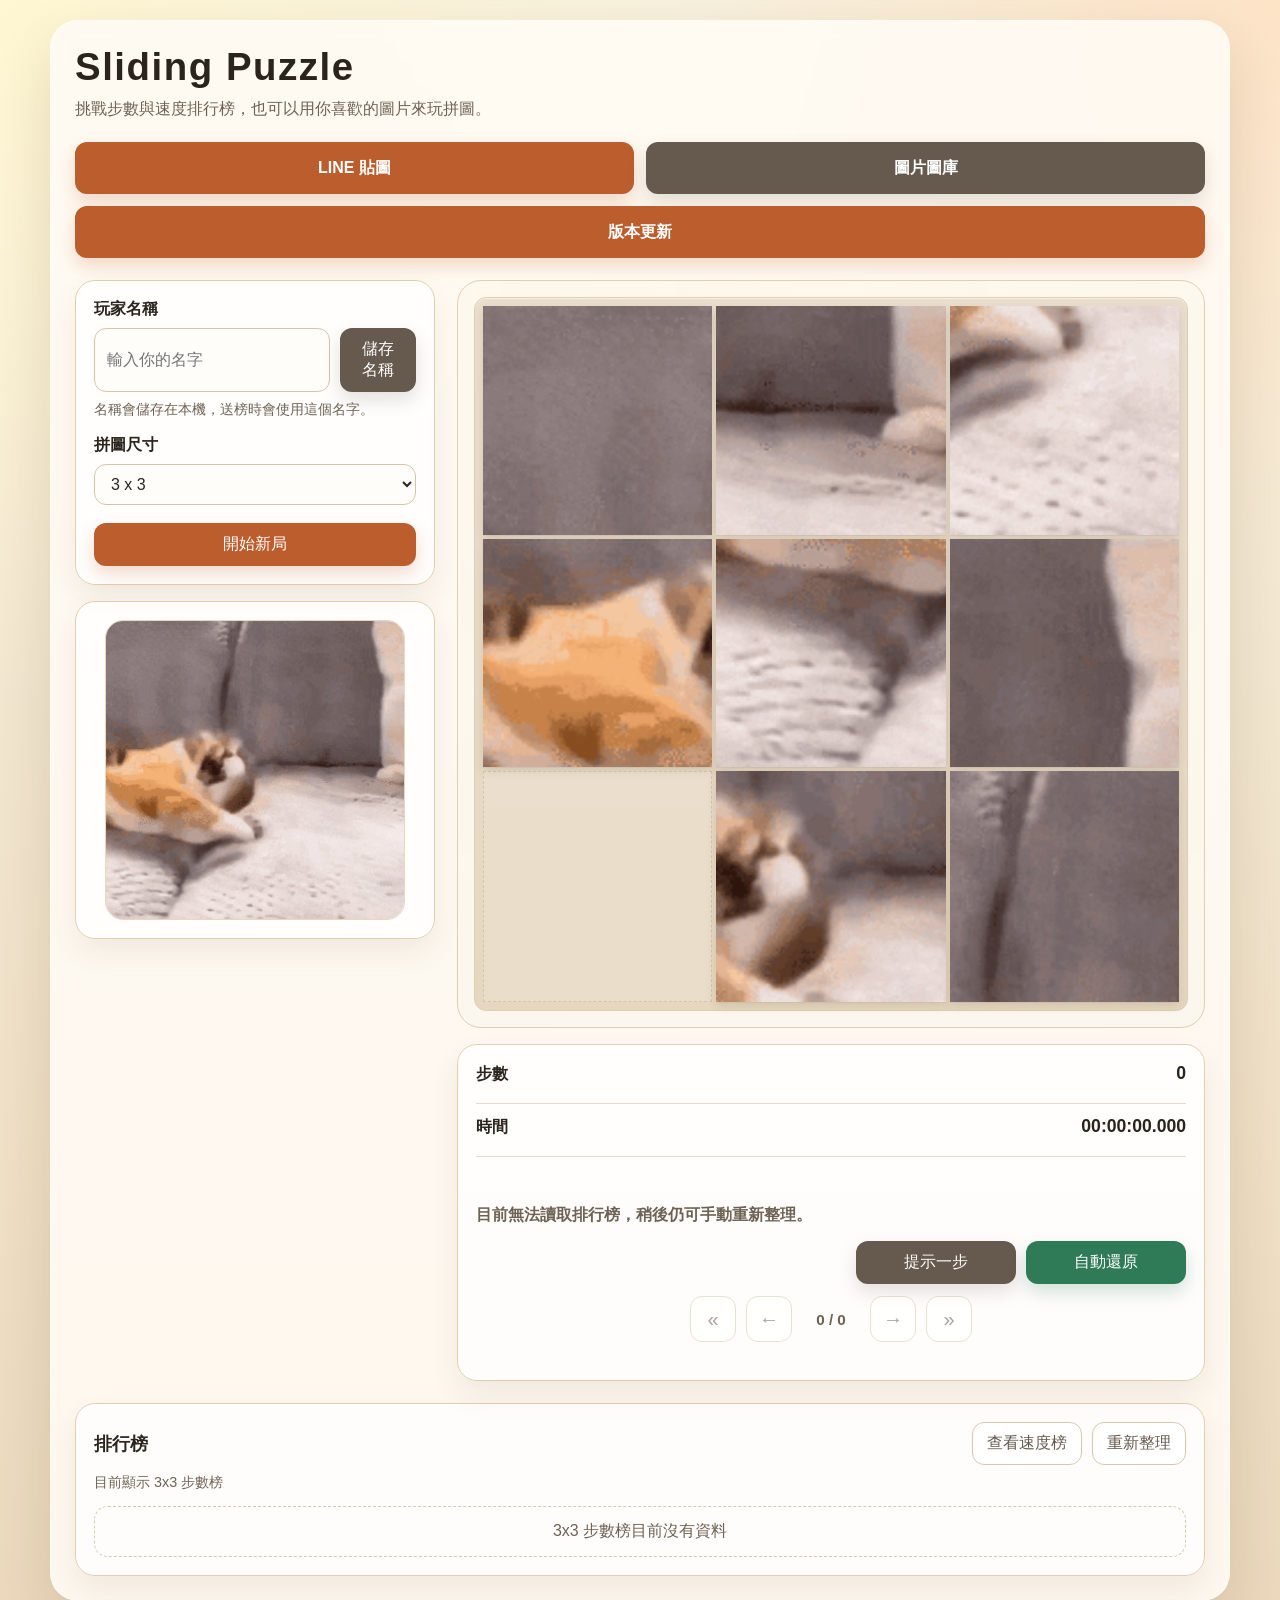
==== index.html @ 60a0c3dd "內容" ====
<!DOCTYPE html>
<html lang="zh-Hant">
<head>
  <meta charset="UTF-8">
  <meta name="viewport" content="width=device-width, initial-scale=1.0, maximum-scale=1.0, user-scalable=no">
  <title>Sliding Puzzle</title>
  <link rel="stylesheet" href="styles.css">
  <link rel="icon" href="/icon.png">
  <link rel="apple-touch-icon" href="/icon.png">
</head>
<body>
  <main class="app">
    <header class="header">
      <div class="header-top">
        <div>
          <h1>Sliding Puzzle</h1>
          <p>挑戰步數與速度排行榜，也可以用你喜歡的圖片來玩拼圖。</p>
        </div>
      </div>
    </header>

    <section class="spotlight-grid compact-links" aria-label="站內連結">
      <a
        class="button-link spotlight-link"
        href="https://store.line.me/stickershop/author/5851325/zh-Hant"
        target="_blank"
        rel="noreferrer noopener"
      >LINE 貼圖</a>
      <a class="button-link button-link-secondary spotlight-link" href="gallery.html">圖片圖庫</a>
      <a class="button-link spotlight-link spotlight-link-full" href="changelog.html">版本更新</a>
    </section>

    <div class="layout">
      <aside class="sidebar">
        <section class="panel controls-panel" aria-label="遊戲設定">
          <div class="field-group">
            <label for="playerName">玩家名稱</label>
            <div class="inline-field">
              <input id="playerName" type="text" maxlength="20" placeholder="輸入你的名字">
              <button id="saveNameBtn" type="button" class="secondary-btn">儲存名稱</button>
            </div>
            <p class="field-hint">名稱會儲存在本機，送榜時會使用這個名字。</p>
          </div>

          <div class="field-group">
            <label for="sizeSelect">拼圖尺寸</label>
            <select id="sizeSelect">
              <option value="3" selected>3 x 3</option>
              <option value="4">4 x 4</option>
              <option value="5">5 x 5</option>
              <option value="6">6 x 6</option>
            </select>
          </div>

          <div class="button-row">
            <button id="shuffleBtn" type="button">開始新局</button>
          </div>
        </section>

        <section class="panel preview" aria-label="拼圖原圖預覽">
          <div class="preview-frame">
            <img id="previewImage" alt="拼圖原圖預覽">
          </div>
        </section>
      </aside>

      <section class="game-area">
        <div class="board-wrap">
          <div id="board" class="board" role="grid" aria-label="Sliding puzzle board"></div>
        </div>

        <section class="panel status-panel" aria-live="polite">
          <div class="status-item">
            <span class="status-label">步數</span>
            <strong id="moves">0</strong>
          </div>
          <div class="status-item">
            <span class="status-label">時間</span>
            <strong id="timer">00:00:00.000</strong>
          </div>
          <p id="message" class="message"></p>
          <p id="rankUpdateStatus" class="rank-update-status"></p>
          <div class="status-actions">
            <button id="hintBtn" type="button" class="secondary-btn">提示一步</button>
            <button id="solveBtn" type="button" class="success-btn">自動還原</button>
          </div>
          <div id="replayControls" class="replay-controls" hidden>
            <div class="replay-nav-row">
              <button id="replayLastBtn" type="button" class="ghost-btn replay-arrow-btn" aria-label="回到結尾">&raquo;</button>
              <button id="replayFirstBtn" type="button" class="ghost-btn replay-arrow-btn" aria-label="回到最開始">&laquo;</button>
              <button id="replayPrevBtn" type="button" class="ghost-btn replay-arrow-btn" aria-label="上一步">&larr;</button>
              <span id="replayStatus" class="replay-status">0 / 0</span>
              <button id="replayNextBtn" type="button" class="ghost-btn replay-arrow-btn" aria-label="下一步">&rarr;</button>
            </div>
            <div class="replay-reference-row">
              <span id="autoReplayInfo" class="replay-meta" hidden>自動還原：-- 步</span>
              <button id="replayRouteToggleBtn" type="button" class="ghost-btn replay-toggle-btn" hidden>查看自動還原</button>
            </div>
            <div class="replay-review-row">
              <button id="reviewSolveBtn" type="button" class="success-btn review-solve-btn" hidden>根據當前求解</button>
              <button id="reviewModeBtn" type="button" class="secondary-btn review-mode-btn">開始復盤</button>
            </div>
          </div>
        </section>
      </section>
    </div>

    <section class="panel leaderboard-panel" aria-label="排行榜">
      <div class="panel-header">
        <h2>排行榜</h2>
        <div class="panel-actions">
          <button id="toggleLeaderboardModeBtn" type="button" class="ghost-btn">查看速度榜</button>
          <button id="refreshRankBtn" type="button" class="ghost-btn">重新整理</button>
        </div>
      </div>
      <p id="leaderboardStatus" class="field-hint" aria-live="polite"></p>
      <ol id="leaderboardList" class="leaderboard-list"></ol>
    </section>
  </main>

  <script src="scripts/state.js"></script>
  <script src="scripts/solver.js"></script>
  <script src="scripts/game.js"></script>
</body>
</html>
---- styles.css ----
:root {
  --bg-top: #f8f1de;
  --bg-bottom: #ecd9bd;
  --panel: rgba(255, 251, 244, 0.9);
  --panel-border: #e1ceb1;
  --ink: #2b241d;
  --muted: #6e6254;
  --accent: #bc5d2d;
  --accent-dark: #95451e;
  --secondary: #66594d;
  --secondary-dark: #51463d;
  --success: #2f7b57;
  --success-dark: #235b40;
  --grid: #e6d7bf;
  --tile: #fffdf8;
  --highlight: #fff1dc;
}

* {
  box-sizing: border-box;
}

body {
  margin: 0;
  min-height: 100vh;
  font-family: "Segoe UI", "Noto Sans TC", sans-serif;
  color: var(--ink);
  background:
    radial-gradient(circle at top left, rgba(255, 247, 210, 0.95) 0%, transparent 34%),
    radial-gradient(circle at top right, rgba(255, 224, 193, 0.8) 0%, transparent 28%),
    linear-gradient(180deg, var(--bg-top) 0%, var(--bg-bottom) 100%);
  padding: 20px;
}

.app {
  width: min(1180px, 100%);
  margin: 0 auto;
  background: var(--panel);
  backdrop-filter: blur(10px);
  border: 1px solid rgba(255, 255, 255, 0.45);
  border-radius: 28px;
  padding: 24px;
  box-shadow: 0 24px 60px rgba(73, 46, 16, 0.14);
  overflow-x: clip;
}

.header h1 {
  margin: 0;
  font-size: clamp(2rem, 3vw, 2.6rem);
  letter-spacing: 0.04em;
}

.header-top {
  display: flex;
  justify-content: space-between;
  gap: 18px;
  align-items: flex-start;
}

.header p {
  margin: 10px 0 0;
  color: var(--muted);
  font-size: 1rem;
}

.button-link {
  display: inline-flex;
  align-items: center;
  justify-content: center;
  text-decoration: none;
  border-radius: 12px;
  transition:
    transform 0.12s ease,
    background-color 0.15s ease,
    box-shadow 0.15s ease;
}

.spotlight-grid {
  display: grid;
  grid-template-columns: repeat(2, minmax(0, 1fr));
  gap: 18px;
  margin-top: 22px;
}

.promo-eyebrow {
  margin: 0;
  color: var(--accent-dark);
  font-size: 0.84rem;
  font-weight: 800;
  letter-spacing: 0.08em;
  text-transform: uppercase;
}

.promo-card h2,
.media-detail-title {
  margin: 8px 0 0;
  font-size: clamp(1.3rem, 2vw, 1.7rem);
}

.promo-copy,
.media-detail-text {
  margin: 10px 0 0;
  color: var(--muted);
  line-height: 1.7;
}

.promo-actions,
.selected-actions {
  display: flex;
  flex-wrap: wrap;
  gap: 10px;
  margin-top: 18px;
}

.line-share-link {
  display: inline-flex;
  align-items: center;
  justify-content: center;
  width: 48px;
  min-width: 48px;
  height: 48px;
  padding: 4px;
  border-radius: 14px;
  background: rgba(255, 255, 255, 0.9);
  border: 1px solid #d8c6ad;
  box-shadow: 0 8px 18px rgba(102, 89, 77, 0.14);
  transition:
    transform 0.12s ease,
    box-shadow 0.15s ease,
    border-color 0.15s ease,
    background-color 0.15s ease;
}

.line-share-link:hover {
  transform: translateY(-1px);
  background: #fff7ee;
  border-color: #d4b996;
  box-shadow: 0 10px 22px rgba(102, 89, 77, 0.18);
}

.line-share-link img {
  display: block;
  width: 40px;
  height: 40px;
}

.compact-links {
  gap: 12px;
}

.spotlight-link {
  min-height: 52px;
  font-weight: 800;
  font-size: 1rem;
}

.spotlight-link-full {
  grid-column: 1 / -1;
}

.layout {
  display: grid;
  grid-template-columns: minmax(300px, 360px) minmax(0, 1fr);
  gap: 22px;
  margin-top: 22px;
  align-items: start;
}

.sidebar,
.game-area {
  min-width: 0;
}

.sidebar {
  display: grid;
  gap: 16px;
}

.panel {
  background: rgba(255, 255, 255, 0.74);
  border: 1px solid var(--panel-border);
  border-radius: 20px;
  padding: 18px;
  box-shadow: 0 14px 30px rgba(83, 57, 27, 0.08);
}

.panel-header {
  display: flex;
  justify-content: space-between;
  gap: 12px;
  align-items: center;
}

.panel-header h2 {
  margin: 0;
  font-size: 1.1rem;
}

.panel-actions {
  display: flex;
  flex-wrap: wrap;
  gap: 10px;
  justify-content: flex-end;
}

.field-group + .field-group {
  margin-top: 16px;
}

.field-group label,
.status-label {
  display: inline-block;
  font-weight: 700;
  margin-bottom: 8px;
}

.field-hint {
  margin: 8px 0 0;
  color: var(--muted);
  font-size: 0.9rem;
  min-height: 1.3em;
}

.inline-field {
  display: flex;
  gap: 10px;
}

input,
select,
button {
  font: inherit;
}

input,
select {
  width: 100%;
  border: 1px solid #d6c4a9;
  border-radius: 12px;
  padding: 10px 12px;
  background: #fffdf9;
  color: var(--ink);
}

button {
  border: 1px solid transparent;
  border-radius: 12px;
  padding: 10px 14px;
  color: #fff;
  background: var(--accent);
  cursor: pointer;
  transition:
    transform 0.12s ease,
    background-color 0.15s ease,
    box-shadow 0.15s ease;
  box-shadow: 0 8px 18px rgba(188, 93, 45, 0.22);
}

button:hover:not(:disabled),
.button-link:hover {
  transform: translateY(-1px);
  background: var(--accent-dark);
}

button:disabled {
  opacity: 0.55;
  cursor: not-allowed;
  transform: none;
  box-shadow: none;
}

.secondary-btn {
  background: var(--secondary);
  box-shadow: 0 8px 18px rgba(102, 89, 77, 0.18);
}

.secondary-btn:hover:not(:disabled) {
  background: var(--secondary-dark);
}

.button-link {
  padding: 10px 14px;
  color: #fff;
  background: var(--accent);
  box-shadow: 0 8px 18px rgba(188, 93, 45, 0.22);
}

.button-link-secondary {
  background: var(--secondary);
  box-shadow: 0 8px 18px rgba(102, 89, 77, 0.18);
}

.button-link-secondary:hover {
  background: var(--secondary-dark);
}

.success-btn {
  background: var(--success);
  box-shadow: 0 8px 18px rgba(47, 123, 87, 0.22);
}

.success-btn:hover:not(:disabled) {
  background: var(--success-dark);
}

.ghost-btn {
  color: var(--secondary);
  background: rgba(255, 255, 255, 0.8);
  border-color: #d8c6ad;
  box-shadow: none;
}

.ghost-btn:hover:not(:disabled) {
  background: #fff;
}

.button-row {
  margin-top: 18px;
  display: grid;
  gap: 10px;
}

.status-panel {
  display: grid;
  gap: 12px;
}

.status-actions {
  display: flex;
  flex-wrap: wrap;
  gap: 10px;
  justify-content: flex-end;
}

.status-actions button {
  min-width: 160px;
}

.replay-controls {
  display: grid;
  gap: 10px;
  justify-items: center;
}

.replay-nav-row,
.replay-reference-row,
.replay-review-row {
  display: flex;
  flex-wrap: wrap;
  align-items: center;
  justify-content: center;
  gap: 10px;
  width: 100%;
}

.replay-nav-row {
  flex-wrap: nowrap;
  gap: clamp(5px, 1.6vw, 10px);
}

.replay-reference-row:empty,
.replay-review-row:empty {
  display: none;
}

.replay-meta {
  color: var(--muted);
  font-weight: 700;
  font-size: 0.95rem;
}

.replay-status {
  min-width: 58px;
  text-align: center;
  color: var(--muted);
  font-weight: 700;
  font-size: clamp(0.82rem, 2.8vw, 0.95rem);
}

.replay-arrow-btn {
  width: clamp(34px, 9.5vw, 46px);
  min-width: clamp(34px, 9.5vw, 46px);
  height: clamp(34px, 9.5vw, 46px);
  padding: 0;
  font-size: clamp(0.95rem, 3.8vw, 1.25rem);
  line-height: 1;
}

#replayFirstBtn {
  order: 1;
}

#replayPrevBtn {
  order: 2;
}

#replayStatus {
  order: 3;
}

#replayNextBtn {
  order: 4;
}

#replayLastBtn {
  order: 5;
}

.review-mode-btn {
  min-width: 124px;
}

.replay-toggle-btn {
  min-width: 148px;
}

.review-solve-btn {
  min-width: 156px;
}

.status-item {
  display: flex;
  align-items: baseline;
  justify-content: space-between;
  gap: 12px;
  padding-bottom: 10px;
  border-bottom: 1px solid rgba(225, 206, 177, 0.75);
}

.status-item strong {
  font-size: 1.1rem;
}

.message,
.rank-update-status {
  margin: 0;
  min-height: 1.5em;
  font-weight: 700;
}

.message {
  color: var(--success-dark);
}

.rank-update-status {
  color: var(--muted);
  font-weight: 600;
}

.preview-frame {
  aspect-ratio: 1;
  width: min(100%, 300px);
  margin: 0 auto;
  border-radius: 18px;
  border: 1px solid #ead8bd;
  background:
    linear-gradient(45deg, rgba(232, 215, 190, 0.35) 25%, transparent 25%),
    linear-gradient(-45deg, rgba(232, 215, 190, 0.35) 25%, transparent 25%),
    linear-gradient(45deg, transparent 75%, rgba(232, 215, 190, 0.35) 75%),
    linear-gradient(-45deg, transparent 75%, rgba(232, 215, 190, 0.35) 75%);
  background-size: 28px 28px;
  background-position: 0 0, 0 14px, 14px -14px, -14px 0;
  display: grid;
  place-items: center;
  overflow: hidden;
}

.preview img {
  width: 100%;
  height: 100%;
  object-fit: contain;
  display: block;
  background: rgba(255, 255, 255, 0.8);
}

.game-area {
  display: grid;
  min-width: 0;
  gap: 16px;
}

.board-wrap {
  display: grid;
  place-items: center;
  min-height: 100%;
  width: 100%;
  min-width: 0;
  background:
    radial-gradient(circle at top, rgba(255, 249, 235, 0.8), rgba(255, 255, 255, 0.2)),
    rgba(250, 242, 231, 0.7);
  border: 1px solid var(--panel-border);
  border-radius: 24px;
  padding: 16px;
  overflow: hidden;
}

.board {
  width: min(100%, 720px);
  max-width: 100%;
  aspect-ratio: 1;
  display: grid;
  gap: 4px;
  padding: 8px;
  background: linear-gradient(180deg, #eadfcf 0%, var(--grid) 100%);
  border: 1px solid #dfceb4;
  border-radius: 12px;
  box-shadow: inset 0 1px 0 rgba(255, 255, 255, 0.55);
}

.board[data-size="5"],
.board[data-size="6"] {
  gap: 3px;
  padding: 6px;
}

.tile {
  position: relative;
  border: 0;
  border-radius: 0;
  background-color: var(--tile);
  background-repeat: no-repeat;
  background-origin: border-box;
  box-shadow:
    0 1px 0 rgba(0, 0, 0, 0.04),
    0 4px 10px rgba(65, 44, 24, 0.12);
  cursor: pointer;
  transition: transform 0.08s ease, box-shadow 0.12s ease;
  overflow: hidden;
}

.tile::after {
  content: "";
  position: absolute;
  inset: 0;
  border: 3px solid rgba(255, 255, 255, 0);
  pointer-events: none;
}

.tile.hint-target::after {
  animation: hint-flash 3s linear 1;
}

.tile:hover {
  transform: translateY(-1px);
  box-shadow:
    0 1px 0 rgba(0, 0, 0, 0.04),
    0 6px 14px rgba(65, 44, 24, 0.16);
}

.tile:focus-visible {
  outline: 3px solid #4f9dff;
  outline-offset: 2px;
}

.tile.empty {
  background: rgba(255, 255, 255, 0.25);
  border: 1px dashed rgba(111, 98, 83, 0.34);
  box-shadow: none;
  cursor: default;
}

.tile-index {
  position: absolute;
  top: 4px;
  left: 4px;
  min-width: 1.8em;
  padding: 1px 4px;
  background: rgba(43, 36, 29, 0.74);
  color: #fff;
  font-size: clamp(0.55rem, 1.8vw, 0.72rem);
  line-height: 1.2;
  text-align: center;
  pointer-events: none;
}

.tile.empty .tile-index {
  background: rgba(102, 89, 77, 0.68);
}

@keyframes hint-flash {
  0%, 8%, 16%, 24%, 32%, 40%, 48%, 56%, 64%, 72%, 80%, 88% {
    border-color: rgba(255, 255, 255, 0.96);
    box-shadow: inset 0 0 0 1px rgba(255, 255, 255, 0.96);
  }

  8.01%, 16.01%, 24.01%, 32.01%, 40.01%, 48.01%, 56.01%, 64.01%, 72.01%, 80.01%, 88.01%, 100% {
    border-color: rgba(255, 255, 255, 0);
    box-shadow: none;
  }
}

.leaderboard-panel {
  margin-top: 22px;
}

.leaderboard-list {
  list-style: none;
  padding: 0;
  margin: 14px 0 0;
  display: grid;
  gap: 10px;
}

.leaderboard-item {
  display: grid;
  grid-template-columns: auto minmax(0, 1fr);
  gap: 10px 12px;
  align-items: center;
  padding: 12px 14px;
  border-radius: 14px;
  background: rgba(255, 248, 238, 0.9);
  border: 1px solid #ead8bf;
}

.leaderboard-item.current-player {
  background: var(--highlight);
}

.leaderboard-rank {
  width: 30px;
  height: 30px;
  display: grid;
  place-items: center;
  border-radius: 999px;
  font-weight: 800;
  background: #fff;
  border: 1px solid #e6d4bc;
}

.leaderboard-name {
  font-weight: 700;
}

.leaderboard-meta {
  color: var(--muted);
  font-size: 0.92rem;
}

.leaderboard-empty {
  color: var(--muted);
  text-align: center;
  padding: 14px;
  border: 1px dashed #dbc7ad;
  border-radius: 14px;
}

.changelog-panel {
  margin-top: 22px;
}

.changelog-list {
  display: grid;
  gap: 16px;
}

.changelog-entry {
  padding: 18px;
  border-radius: 18px;
  border: 1px solid #e4d3ba;
  background: rgba(255, 252, 246, 0.92);
}

.changelog-entry-major {
  background:
    radial-gradient(circle at top right, rgba(255, 255, 255, 0.55), transparent 28%),
    linear-gradient(135deg, rgba(255, 244, 227, 0.98), rgba(255, 251, 244, 0.98));
}

.changelog-heading {
  display: flex;
  flex-wrap: wrap;
  align-items: center;
  justify-content: space-between;
  gap: 10px;
  margin-bottom: 10px;
}

.changelog-heading h2 {
  margin: 0;
  font-size: 1.25rem;
}

.changelog-badge {
  padding: 5px 10px;
  border-radius: 999px;
  background: rgba(188, 93, 45, 0.12);
  color: var(--accent-dark);
  font-size: 0.8rem;
  font-weight: 800;
}

.changelog-items {
  margin: 0;
  padding-left: 20px;
  display: grid;
  gap: 8px;
  line-height: 1.65;
}

.changelog-items a {
  color: var(--accent-dark);
}

.gallery-grid-panel,
.media-detail-panel {
  margin-top: 22px;
}

.gallery-status {
  margin: 0;
}

.media-grid {
  display: grid;
  grid-template-columns: repeat(auto-fill, minmax(132px, 1fr));
  gap: 14px;
  margin-top: 14px;
}

.media-card {
  border: 1px solid #dfceb6;
  border-radius: 18px;
  padding: 10px;
  background: rgba(255, 255, 255, 0.88);
  box-shadow: none;
  color: var(--ink);
  display: grid;
  gap: 10px;
}

.media-card.active {
  border-color: var(--accent);
  background: #fff7ee;
  box-shadow: 0 10px 24px rgba(188, 93, 45, 0.14);
}

.media-thumb {
  width: 100%;
  aspect-ratio: 1;
  object-fit: cover;
  display: block;
  border-radius: 12px;
  background: rgba(244, 237, 226, 0.95);
}

.media-card-meta {
  display: grid;
  gap: 6px;
  text-align: left;
}

.media-inline-detail {
  grid-column: 1 / -1;
  border: 1px solid #e7d6bd;
  border-radius: 20px;
  padding: 16px;
  background: rgba(255, 250, 242, 0.96);
  box-shadow: inset 0 1px 0 rgba(255, 255, 255, 0.7);
}

.media-type-badge {
  width: fit-content;
  padding: 4px 8px;
  border-radius: 999px;
  background: rgba(188, 93, 45, 0.12);
  color: var(--accent-dark);
  font-size: 0.78rem;
  font-weight: 700;
}

.media-detail-layout {
  display: grid;
  grid-template-columns: minmax(0, 1.05fr) minmax(280px, 0.95fr);
  gap: 18px;
  align-items: start;
}

.media-preview-frame {
  aspect-ratio: 1;
  border-radius: 20px;
  overflow: hidden;
  border: 1px solid #ead8bd;
  background:
    linear-gradient(45deg, rgba(232, 215, 190, 0.32) 25%, transparent 25%),
    linear-gradient(-45deg, rgba(232, 215, 190, 0.32) 25%, transparent 25%),
    linear-gradient(45deg, transparent 75%, rgba(232, 215, 190, 0.32) 75%),
    linear-gradient(-45deg, transparent 75%, rgba(232, 215, 190, 0.32) 75%);
  background-size: 28px 28px;
  background-position: 0 0, 0 14px, 14px -14px, -14px 0;
}

.media-preview {
  width: 100%;
  height: 100%;
  object-fit: contain;
  display: block;
  background: rgba(255, 255, 255, 0.82);
}

.media-detail-copy {
  display: grid;
  gap: 10px;
  align-content: start;
}

@media (max-width: 960px) {
  .spotlight-grid,
  .media-detail-layout {
    grid-template-columns: 1fr;
  }

  .compact-links {
    grid-template-columns: repeat(2, minmax(0, 1fr));
  }

  .layout {
    grid-template-columns: 1fr;
  }

  .board {
    width: min(100%, 680px);
  }
}

@media (max-width: 600px) {
  body {
    padding: 12px;
  }

  .app {
    padding: 16px;
    border-radius: 20px;
  }

  .panel,
  .board-wrap {
    padding: 14px;
  }

  .game-area {
    gap: 14px;
  }

  .inline-field,
  .panel-header,
  .header-top {
    flex-direction: column;
    align-items: stretch;
  }

  .panel-actions {
    justify-content: stretch;
  }

  .panel-actions button {
    width: 100%;
  }

  .status-actions {
    justify-content: stretch;
  }

  .status-actions button {
    width: 100%;
    min-width: 0;
  }

  .replay-controls {
    gap: 8px;
  }

  .board {
    width: 100%;
    gap: 3px;
    padding: 6px;
    border-radius: 10px;
  }

  .board[data-size="5"],
  .board[data-size="6"] {
    gap: 2px;
    padding: 5px;
  }

  .tile-index {
    top: 2px;
    left: 2px;
    padding: 1px 3px;
    font-size: 0.52rem;
  }

  .leaderboard-panel {
    margin-top: 16px;
  }

  .spotlight-grid,
  .gallery-grid-panel,
  .media-detail-panel,
  .changelog-panel {
    margin-top: 16px;
  }

  .media-grid {
    grid-template-columns: repeat(2, minmax(0, 1fr));
  }

  .media-inline-detail {
    padding: 14px;
  }
}
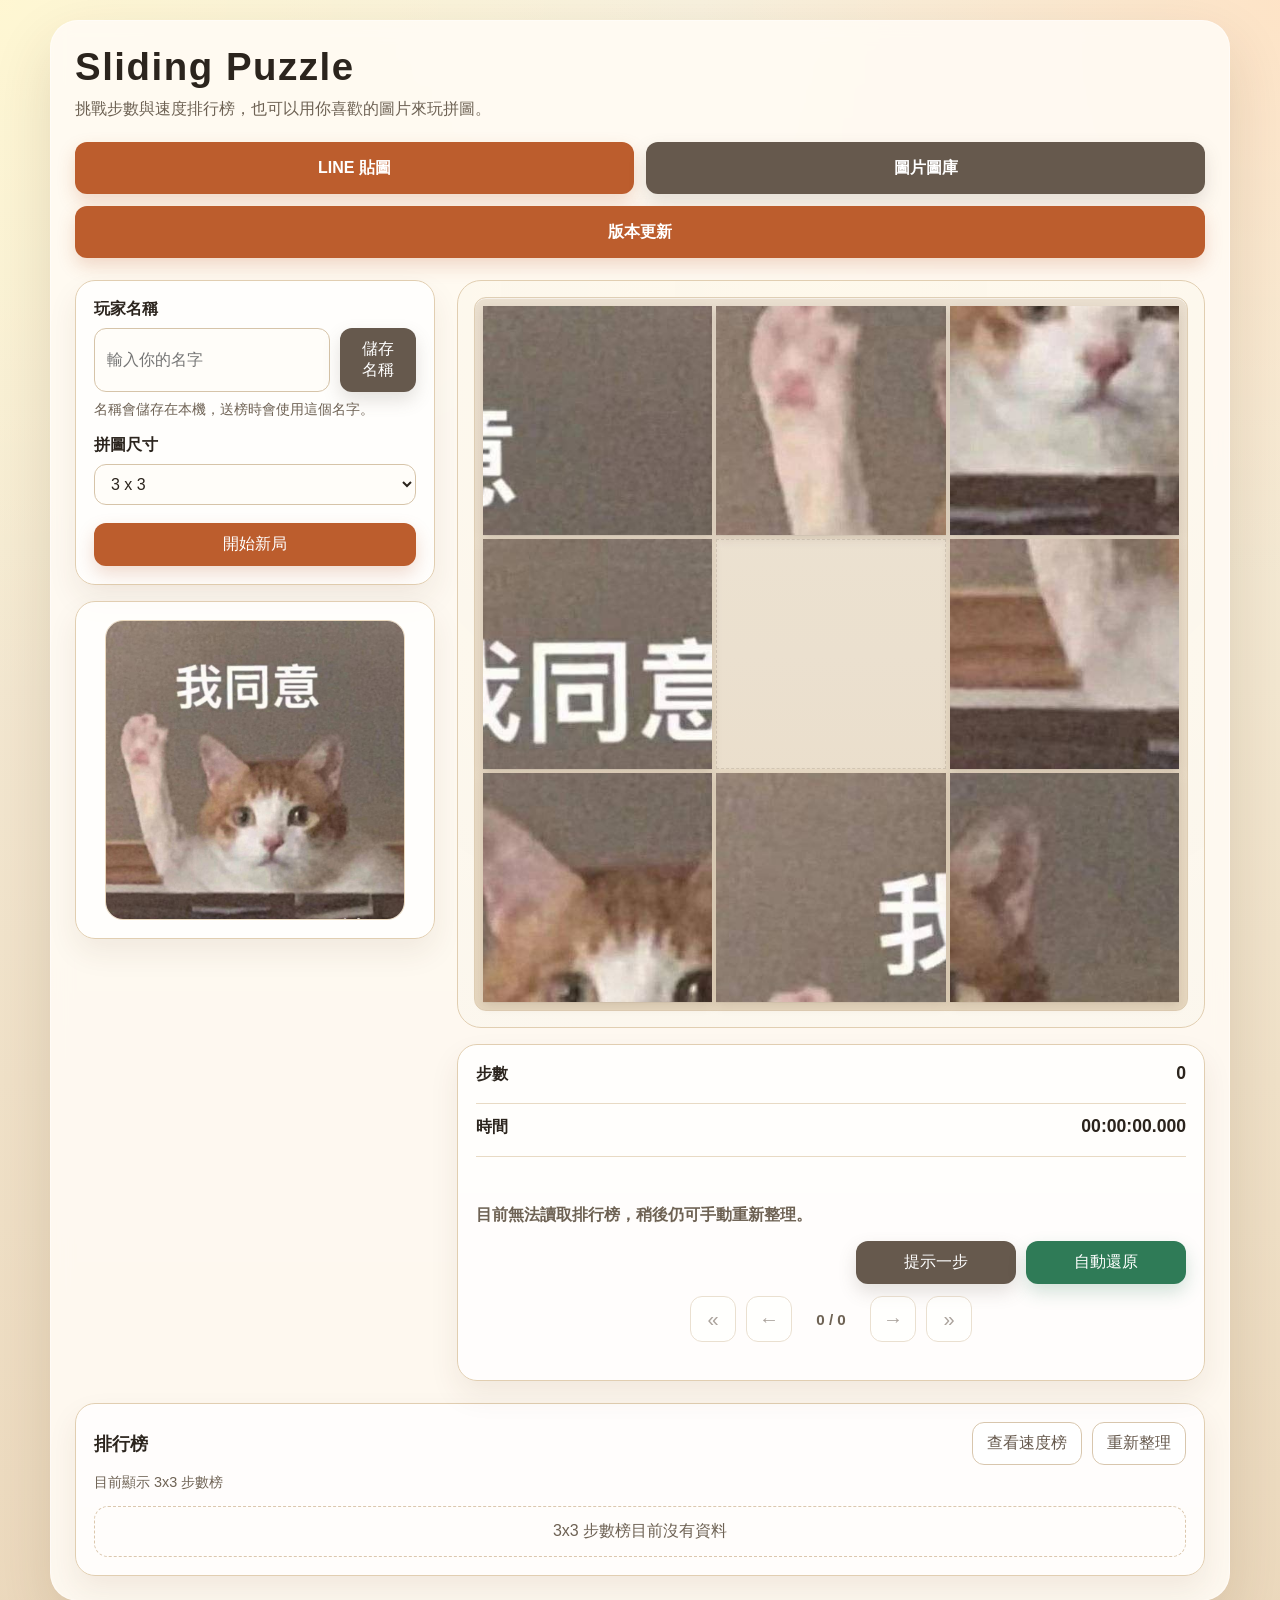
==== commit 4e4b5684: "內容" ====
--- a/index.html
+++ b/index.html
@@ -118,8 +118,8 @@
     </section>
   </main>
 
-  <script src="scripts/state.js"></script>
-  <script src="scripts/solver.js"></script>
-  <script src="scripts/game.js"></script>
+  <script src="scripts/state.js?v=0419"></script>
+  <script src="scripts/solver.js?v=0419"></script>
+  <script src="scripts/game.js?v=0419"></script>
 </body>
 </html>
--- a/styles.css
+++ b/styles.css
@@ -803,6 +803,26 @@
   align-content: start;
 }
 
+.gallery-size-picker {
+  display: flex;
+  flex-wrap: wrap;
+  align-items: center;
+  gap: 8px;
+  width: fit-content;
+  padding: 8px 10px;
+  border: 1px solid #e2cfb4;
+  border-radius: 14px;
+  background: rgba(255, 255, 255, 0.72);
+  color: var(--muted);
+  font-weight: 700;
+}
+
+.gallery-size-picker select {
+  min-width: 96px;
+  padding: 8px 30px 8px 10px;
+  border-radius: 10px;
+}
+
 @media (max-width: 960px) {
   .spotlight-grid,
   .media-detail-layout {
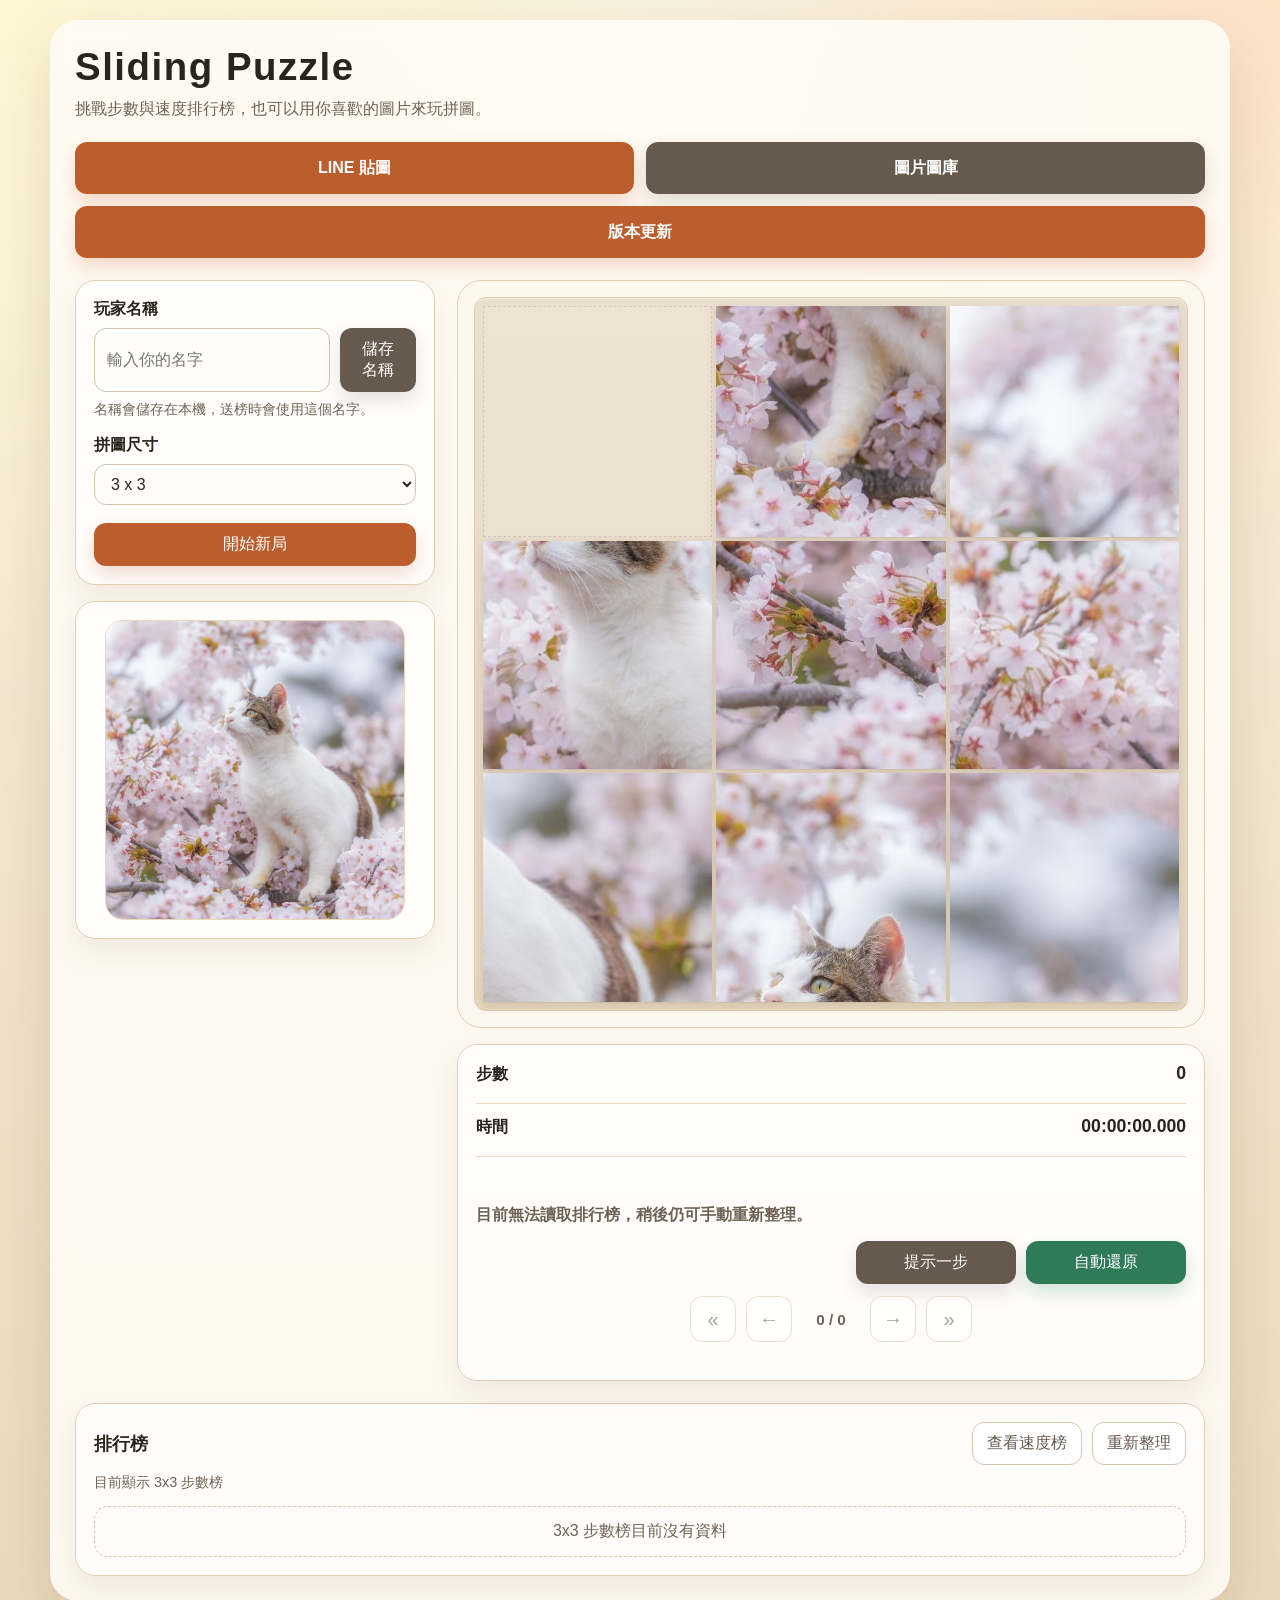
==== commit 12146287: "內容" ====
--- a/index.html
+++ b/index.html
@@ -118,8 +118,8 @@
     </section>
   </main>
 
-  <script src="scripts/state.js?v=0419"></script>
-  <script src="scripts/solver.js?v=0419"></script>
-  <script src="scripts/game.js?v=0419"></script>
+  <script src="scripts/state.js?v=0420"></script>
+  <script src="scripts/solver.js?v=0420"></script>
+  <script src="scripts/game.js?v=0420"></script>
 </body>
 </html>
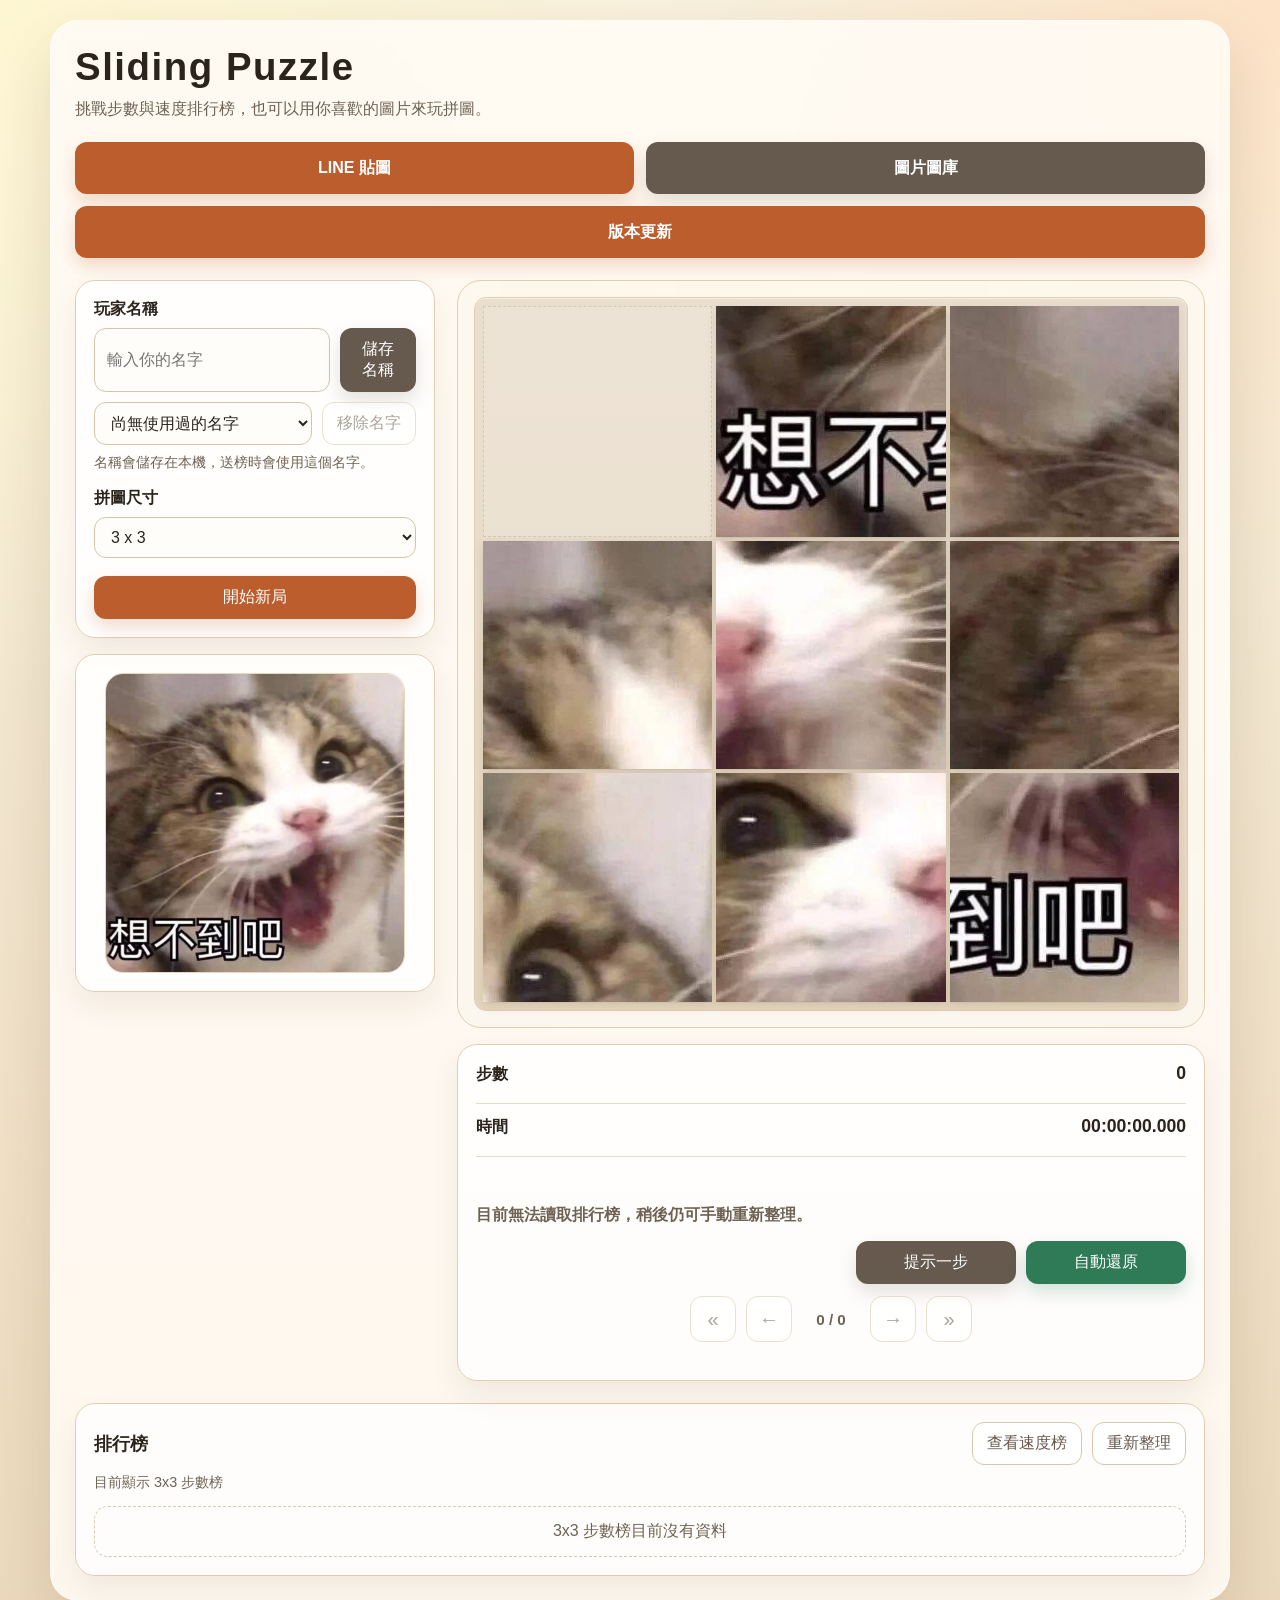
==== commit 3ab20a8d: "內容" ====
--- a/index.html
+++ b/index.html
@@ -38,6 +38,12 @@
             <div class="inline-field">
               <input id="playerName" type="text" maxlength="20" placeholder="輸入你的名字">
               <button id="saveNameBtn" type="button" class="secondary-btn">儲存名稱</button>
+            </div>
+            <div class="name-history-row">
+              <select id="playerNameSelect" aria-label="選擇使用過的名字">
+                <option value="">選擇使用過的名字</option>
+              </select>
+              <button id="removeUsedNameBtn" type="button" class="ghost-btn">移除名字</button>
             </div>
             <p class="field-hint">名稱會儲存在本機，送榜時會使用這個名字。</p>
           </div>
--- a/styles.css
+++ b/styles.css
@@ -226,6 +226,17 @@
   gap: 10px;
 }
 
+.name-history-row {
+  display: grid;
+  grid-template-columns: minmax(0, 1fr) auto;
+  gap: 10px;
+  margin-top: 10px;
+}
+
+.name-history-row button {
+  white-space: nowrap;
+}
+
 input,
 select,
 button {
@@ -862,10 +873,15 @@
   }
 
   .inline-field,
+  .name-history-row,
   .panel-header,
   .header-top {
     flex-direction: column;
     align-items: stretch;
+  }
+
+  .name-history-row {
+    grid-template-columns: 1fr;
   }
 
   .panel-actions {
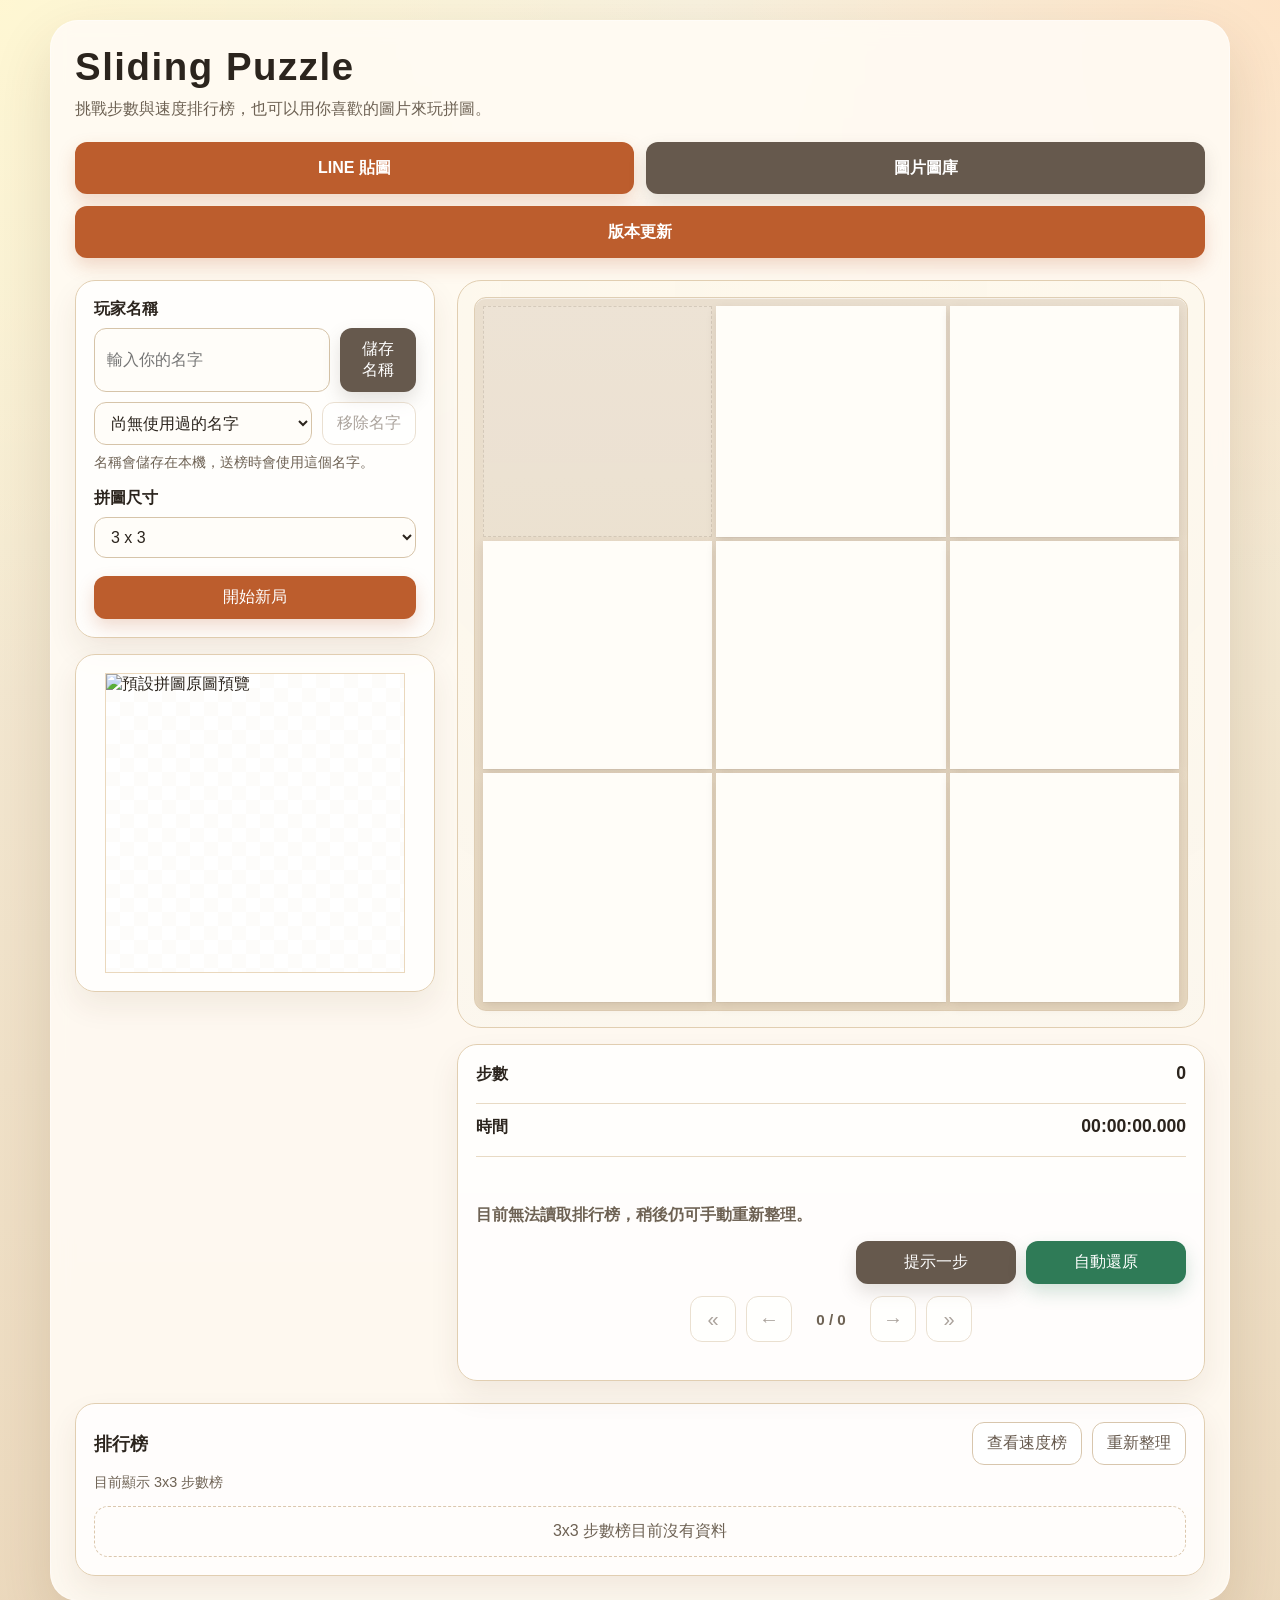
==== commit c63cb154: "整理前端專案設定與下載分享功能" ====
--- a/index.html
+++ b/index.html
@@ -124,6 +124,7 @@
     </section>
   </main>
 
+  <script src="scripts/runtime-config.js"></script>
   <script src="scripts/state.js?v=0420"></script>
   <script src="scripts/solver.js?v=0420"></script>
   <script src="scripts/game.js?v=0420"></script>
--- a/styles.css
+++ b/styles.css
@@ -196,6 +196,18 @@
   font-size: 1.1rem;
 }
 
+.gallery-header-actions {
+  display: flex;
+  align-items: center;
+  justify-content: flex-end;
+  flex-wrap: wrap;
+  gap: 10px;
+}
+
+.gallery-header-actions .button-link {
+  margin: 0;
+}
+
 .panel-actions {
   display: flex;
   flex-wrap: wrap;
@@ -462,7 +474,7 @@
   aspect-ratio: 1;
   width: min(100%, 300px);
   margin: 0 auto;
-  border-radius: 18px;
+  border-radius: 0;
   border: 1px solid #ead8bd;
   background:
     linear-gradient(45deg, rgba(232, 215, 190, 0.35) 25%, transparent 25%),
@@ -717,7 +729,61 @@
   margin-top: 22px;
 }
 
+.gallery-upload-panel {
+  margin-top: 22px;
+}
+
+.gallery-upload-form {
+  display: flex;
+  flex-wrap: wrap;
+  align-items: end;
+  gap: 12px;
+  margin-top: 14px;
+}
+
+.gallery-upload-field {
+  display: grid;
+  gap: 7px;
+  min-width: min(100%, 320px);
+  color: var(--muted);
+  font-weight: 700;
+}
+
+.gallery-upload-field input {
+  max-width: 100%;
+  padding: 9px;
+  border: 1px solid #e2cfb4;
+  border-radius: 12px;
+  background: rgba(255, 255, 255, 0.82);
+  color: var(--ink);
+}
+
+.gallery-upload-status {
+  overflow-wrap: anywhere;
+}
+
 .gallery-status {
+  margin: 0;
+}
+
+.media-category + .media-category {
+  margin-top: 24px;
+  padding-top: 20px;
+  border-top: 1px solid #ead8bd;
+}
+
+.media-category-header {
+  display: flex;
+  align-items: baseline;
+  gap: 10px;
+}
+
+.media-category-header h3 {
+  margin: 0;
+  font-size: 1rem;
+}
+
+.media-category-count {
   margin: 0;
 }
 
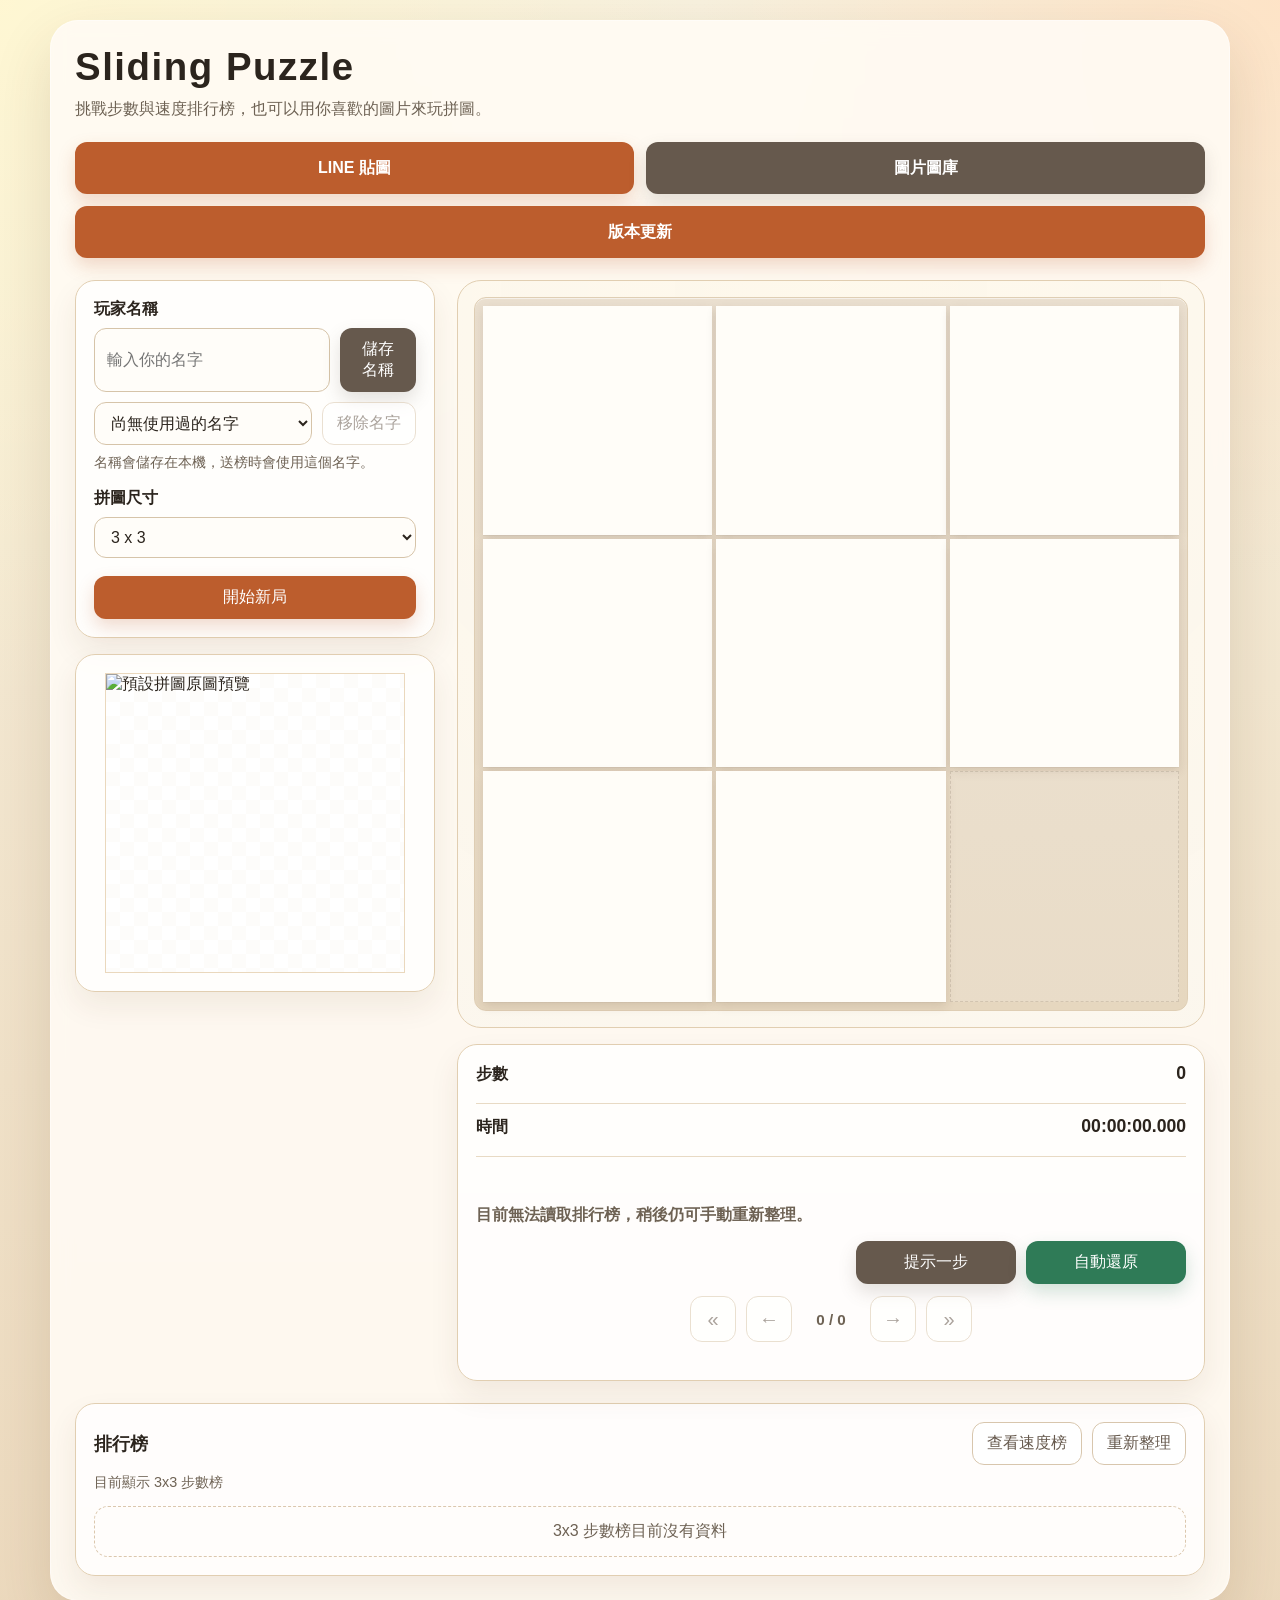
==== commit 14a74142: "Trigger Pages redeployment with updated build settings" ====
--- a/index.html
+++ b/index.html
@@ -2,6 +2,7 @@
 <html lang="zh-Hant">
 <head>
   <meta charset="UTF-8">
+  <!-- Deployment marker: Cloudflare Pages build configuration refresh, 2026-10-01, revision 2. -->
   <meta name="viewport" content="width=device-width, initial-scale=1.0, maximum-scale=1.0, user-scalable=no">
   <title>Sliding Puzzle</title>
   <link rel="stylesheet" href="styles.css">
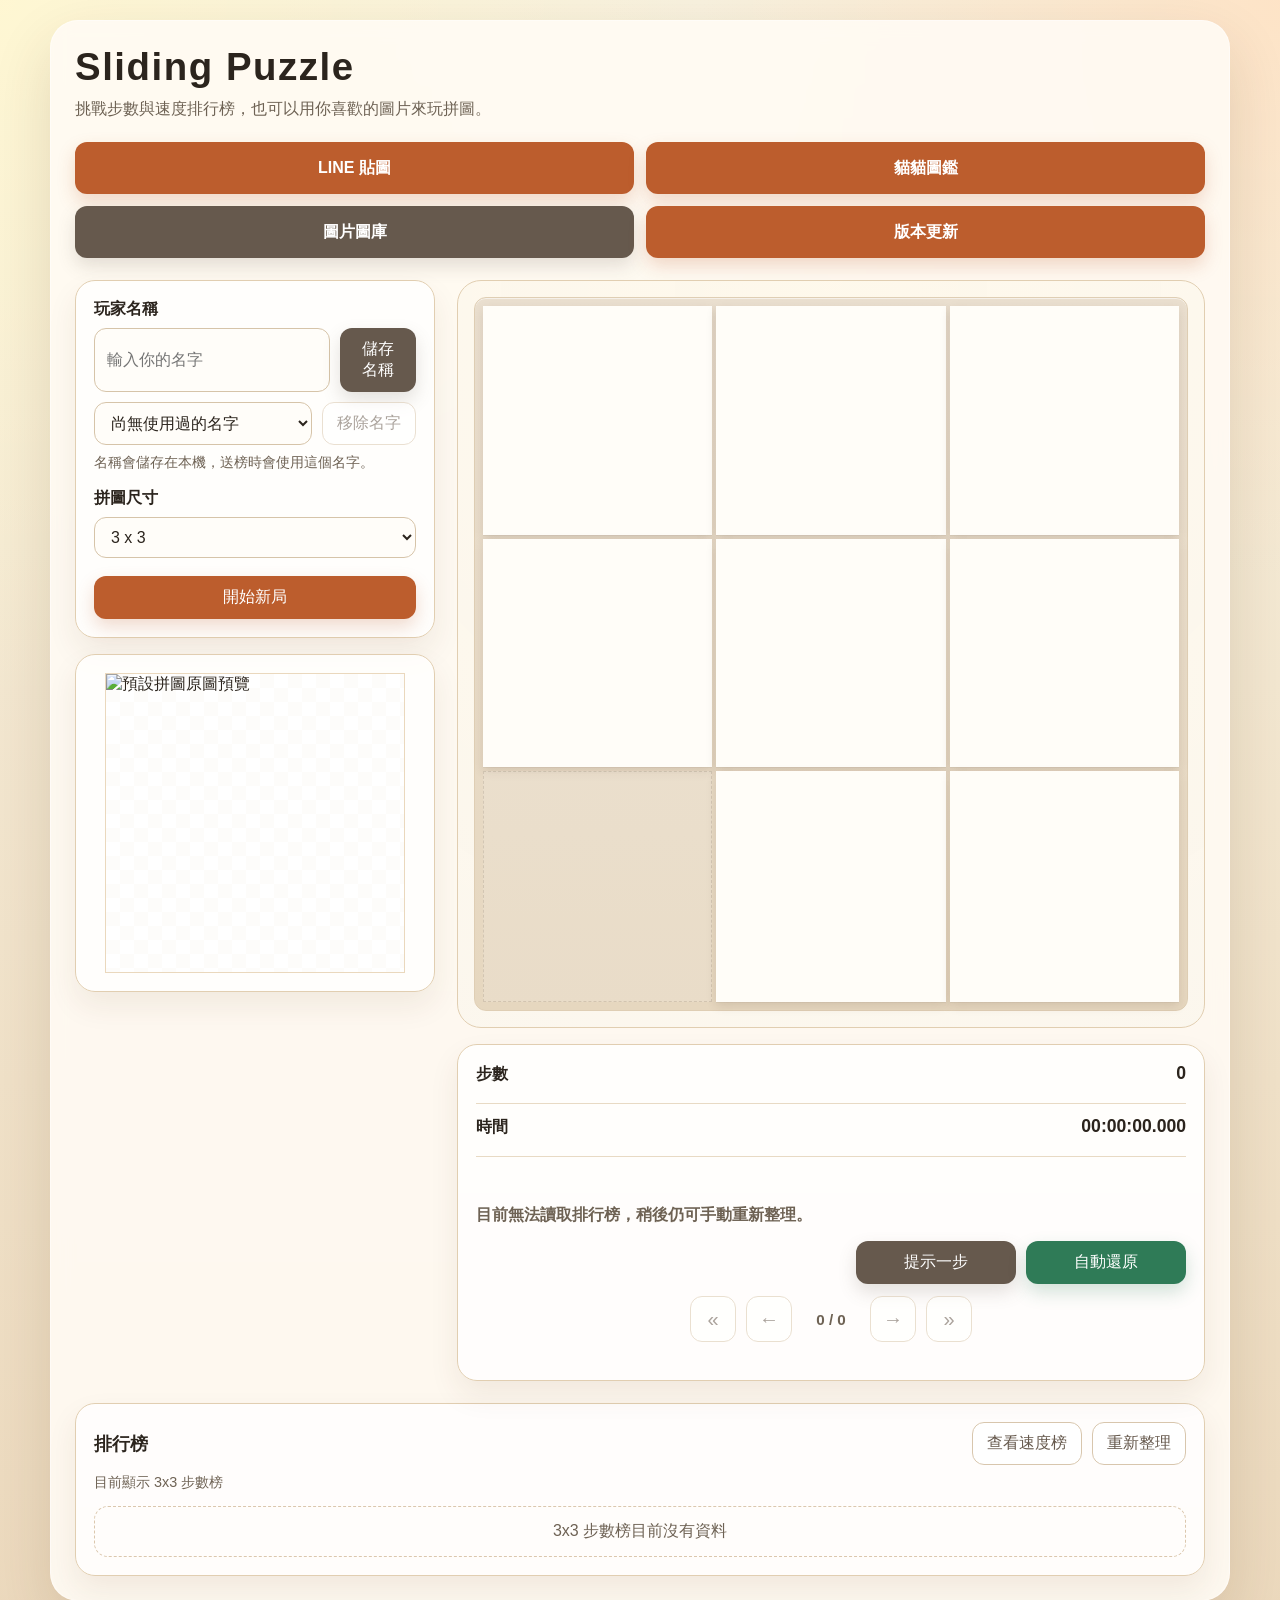
==== commit eb7796d8: "Add cat encyclopedia link beside LINE stickers" ====
--- a/index.html
+++ b/index.html
@@ -27,8 +27,14 @@
         target="_blank"
         rel="noreferrer noopener"
       >LINE 貼圖</a>
+      <a
+        class="button-link spotlight-link"
+        href="https://catcat-634.pages.dev/"
+        target="_blank"
+        rel="noreferrer noopener"
+      >貓貓圖鑑</a>
       <a class="button-link button-link-secondary spotlight-link" href="gallery.html">圖片圖庫</a>
-      <a class="button-link spotlight-link spotlight-link-full" href="changelog.html">版本更新</a>
+      <a class="button-link spotlight-link" href="changelog.html">版本更新</a>
     </section>
 
     <div class="layout">
